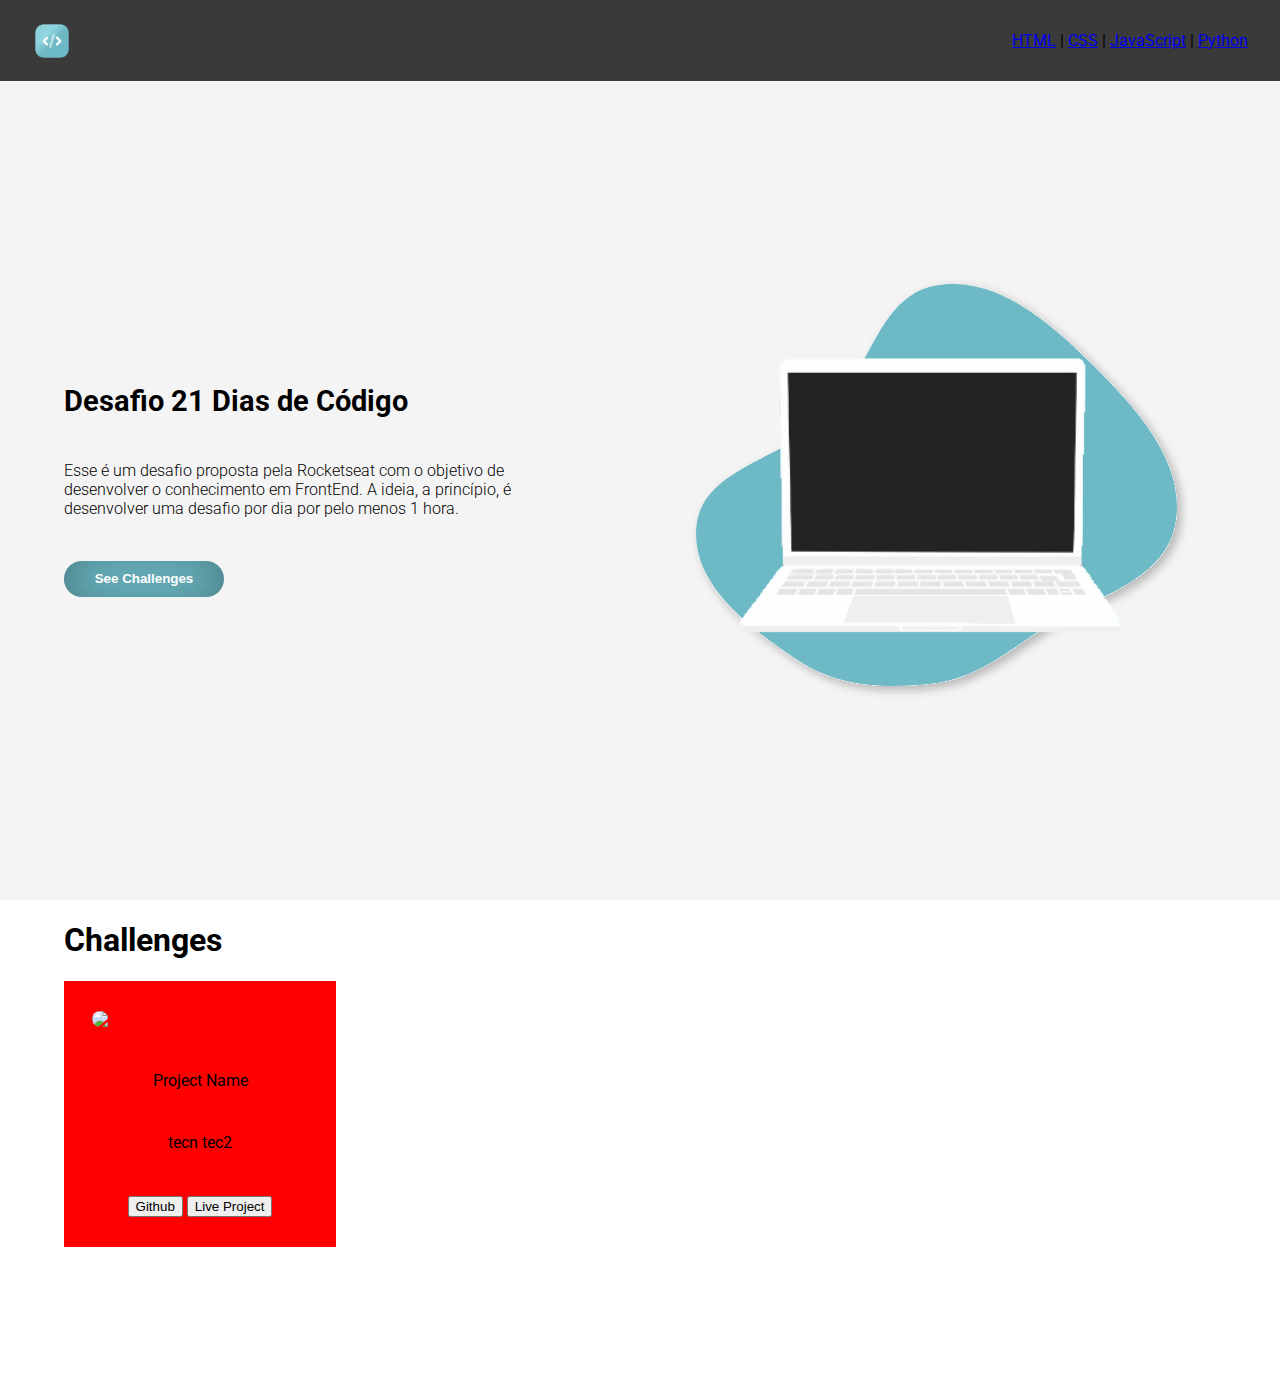
==== index.html @ 1c2a9168 "homepage" ====
<!DOCTYPE html>
<html lang="en">
  <head>
    <meta charset="UTF-8" />
    <meta http-equiv="X-UA-Compatible" content="IE=edge" />
    <meta name="viewport" content="width=device-width, initial-scale=1.0" />

    <link rel="preconnect" href="https://fonts.googleapis.com" />
    <link rel="preconnect" href="https://fonts.gstatic.com" crossorigin />
    <link
      href="https://fonts.googleapis.com/css2?family=Roboto:wght@100;300;400;500;700;900&display=swap"
      rel="stylesheet"
    />

    <link href="styles.css" rel="stylesheet" />

    <title>Desafio 21 Dias de Código</title>
  </head>
  <body>
    <div class="page">
      <div class="container">
        <div class="navBar">
          <img src="./images/code.png" />
          <nav>
            <a href="/html/">HTML</a> | <a href="/css/">CSS</a> |
            <a href="/js/">JavaScript</a> |
            <a href="/python/">Python</a>
          </nav>
        </div>
        <div class="body">
          <section>
            <div class="description-section">
              <span class="title">Desafio 21 Dias de Código</span>
              <span class="description-text"
                >Esse é um desafio proposta pela Rocketseat com o objetivo de
                desenvolver o conhecimento em FrontEnd. A ideia, a princípio, é
                desenvolver uma desafio por dia por pelo menos 1 hora.</span
              >

              <button>See Challenges</button>
            </div>
            <div>
              <img src="./images/computer3.gif" class="computer" />
              <img src="./images/Vector.svg" />
            </div>
          </section>
        </div>
      </div>
      <div class="challengesContainer">
        <h1>Challenges</h1>

        <div class="projects">
          <div class="card">
            <img class="image-project" src="./images/helloworld.png" />
            <span>Project Name</span>

            <div>
              <span>tecn</span>
              <span>tec2</span>
            </div>

            <div>
              <button>Github</button>
              <button>Live Project</button>
            </div>
          </div>
        </div>
      </div>
    </div>
  </body>
</html>
---- styles.css ----
body {
  margin: 0;
  padding: 0;

  font-family: "Roboto", sans-serif;
}

.page {
  display: flex;

  flex-direction: column;
}

.container {
  height: 100vh;
}

.navBar {
  width: 100%;
  height: 9%;

  display: flex;

  justify-content: space-between;

  align-items: center;

  background-color: #1f1f1fe0;
}

.navBar img {
  width: 40px;
  height: 40px;

  margin-left: 2rem;
}

.navBar nav {
  margin-right: 2rem;
}

.body {
  width: 100%;
  height: calc(100vh - 9%);

  display: flex;

  justify-content: center;
  align-items: center;

  background-color: #f4f4f4;
}

.body section {
  flex: 1;

  display: grid;
  grid-template-columns: 1fr 1fr;
  gap: 6.25rem;
  align-content: center;
}

.description-section {
  display: flex;

  flex-direction: column;

  justify-content: space-evenly;

  padding: 4rem;
}

.title {
  font-size: 1.8rem;
  font-weight: 700;
}

.description-text {
  font-size: 1rem;
  font-weight: 300;
}

.description-section button {
  width: 10rem;
  height: 2.2rem;

  border: none;
  border-radius: 30px;

  background-color: #6dbac6;

  color: #fff;
  font-weight: 700;

  box-shadow: 0px 0px 68px -32px rgba(0, 0, 0, 0.75) inset;

  cursor: pointer;
}

.description-section button:active {
  transform: scale(0.98);
  box-shadow: 0px 0px 68px -32px rgba(0, 0, 0, 0.75) inset;
}

.computer {
  position: absolute;
  width: 45%;

  right: 5%;
}

.challengesContainer {
  width: 100vh;

  height: 500px;

  padding-left: 4rem;
}

.card {
  width: 240px;
  height: 250px;

  background-color: red;

  display: flex;

  flex-direction: column;

  align-items: center;
  justify-content: space-around;

  padding: 0.5rem 1rem;
}

.image-project {
  width: 90%;

  border-radius: 10px;
}

.card-body {
  width: 100%;
  height: 60%;

  background-color: #6dbac6;
}
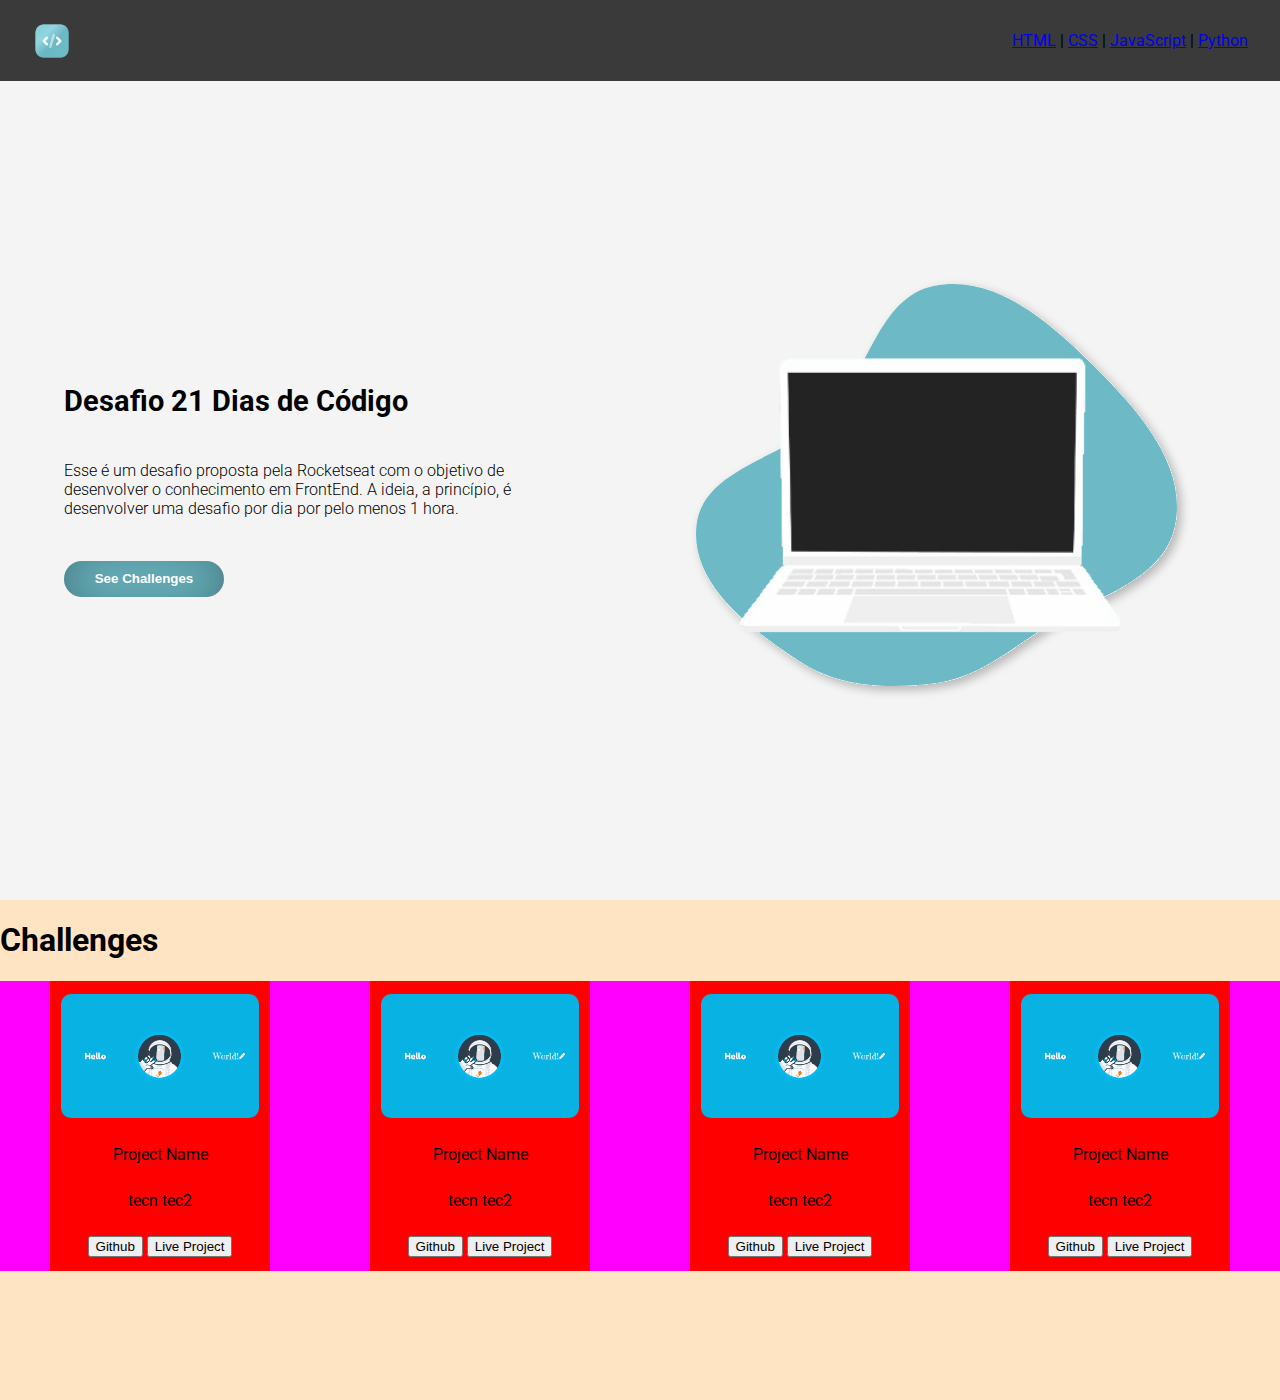
==== commit 45592d8f: "homepage" ====
--- a/index.html
+++ b/index.html
@@ -49,7 +49,52 @@
       <div class="challengesContainer">
         <h1>Challenges</h1>
 
-        <div class="projects">
+        <div class="cards-container">
+          <div class="card">
+            <img class="image-project" src="./images/helloworld.png" />
+            <span>Project Name</span>
+
+            <div>
+              <span>tecn</span>
+              <span>tec2</span>
+            </div>
+
+            <div>
+              <button>Github</button>
+              <button>Live Project</button>
+            </div>
+          </div>
+
+          <div class="card">
+            <img class="image-project" src="./images/helloworld.png" />
+            <span>Project Name</span>
+
+            <div>
+              <span>tecn</span>
+              <span>tec2</span>
+            </div>
+
+            <div>
+              <button>Github</button>
+              <button>Live Project</button>
+            </div>
+          </div>
+
+          <div class="card">
+            <img class="image-project" src="./images/helloworld.png" />
+            <span>Project Name</span>
+
+            <div>
+              <span>tecn</span>
+              <span>tec2</span>
+            </div>
+
+            <div>
+              <button>Github</button>
+              <button>Live Project</button>
+            </div>
+          </div>
+
           <div class="card">
             <img class="image-project" src="./images/helloworld.png" />
             <span>Project Name</span>
--- a/styles.css
+++ b/styles.css
@@ -110,16 +110,36 @@
 }
 
 .challengesContainer {
-  width: 100vh;
+  width: 100%;
 
   height: 500px;
 
-  padding-left: 4rem;
+  /* padding-left: 4rem; */
+
+  background-color: bisque;
+}
+
+.cards-container {
+  display: flex;
+
+  flex-direction: row;
+
+  width: 100%;
+
+  justify-content: space-around;
+
+  align-items: center;
+
+  background-color: magenta;
+
+  margin-bottom: 1rem;
+
+  /* padding: 2rem; */
 }
 
 .card {
-  width: 240px;
-  height: 250px;
+  width: 220px;
+  height: 290px;
 
   background-color: red;
 
@@ -130,7 +150,10 @@
   align-items: center;
   justify-content: space-around;
 
-  padding: 0.5rem 1rem;
+  /* padding: 0.5rem 1rem;
+
+  margin: 0 2rem; */
+  /* margin: 0 2rem; */
 }
 
 .image-project {
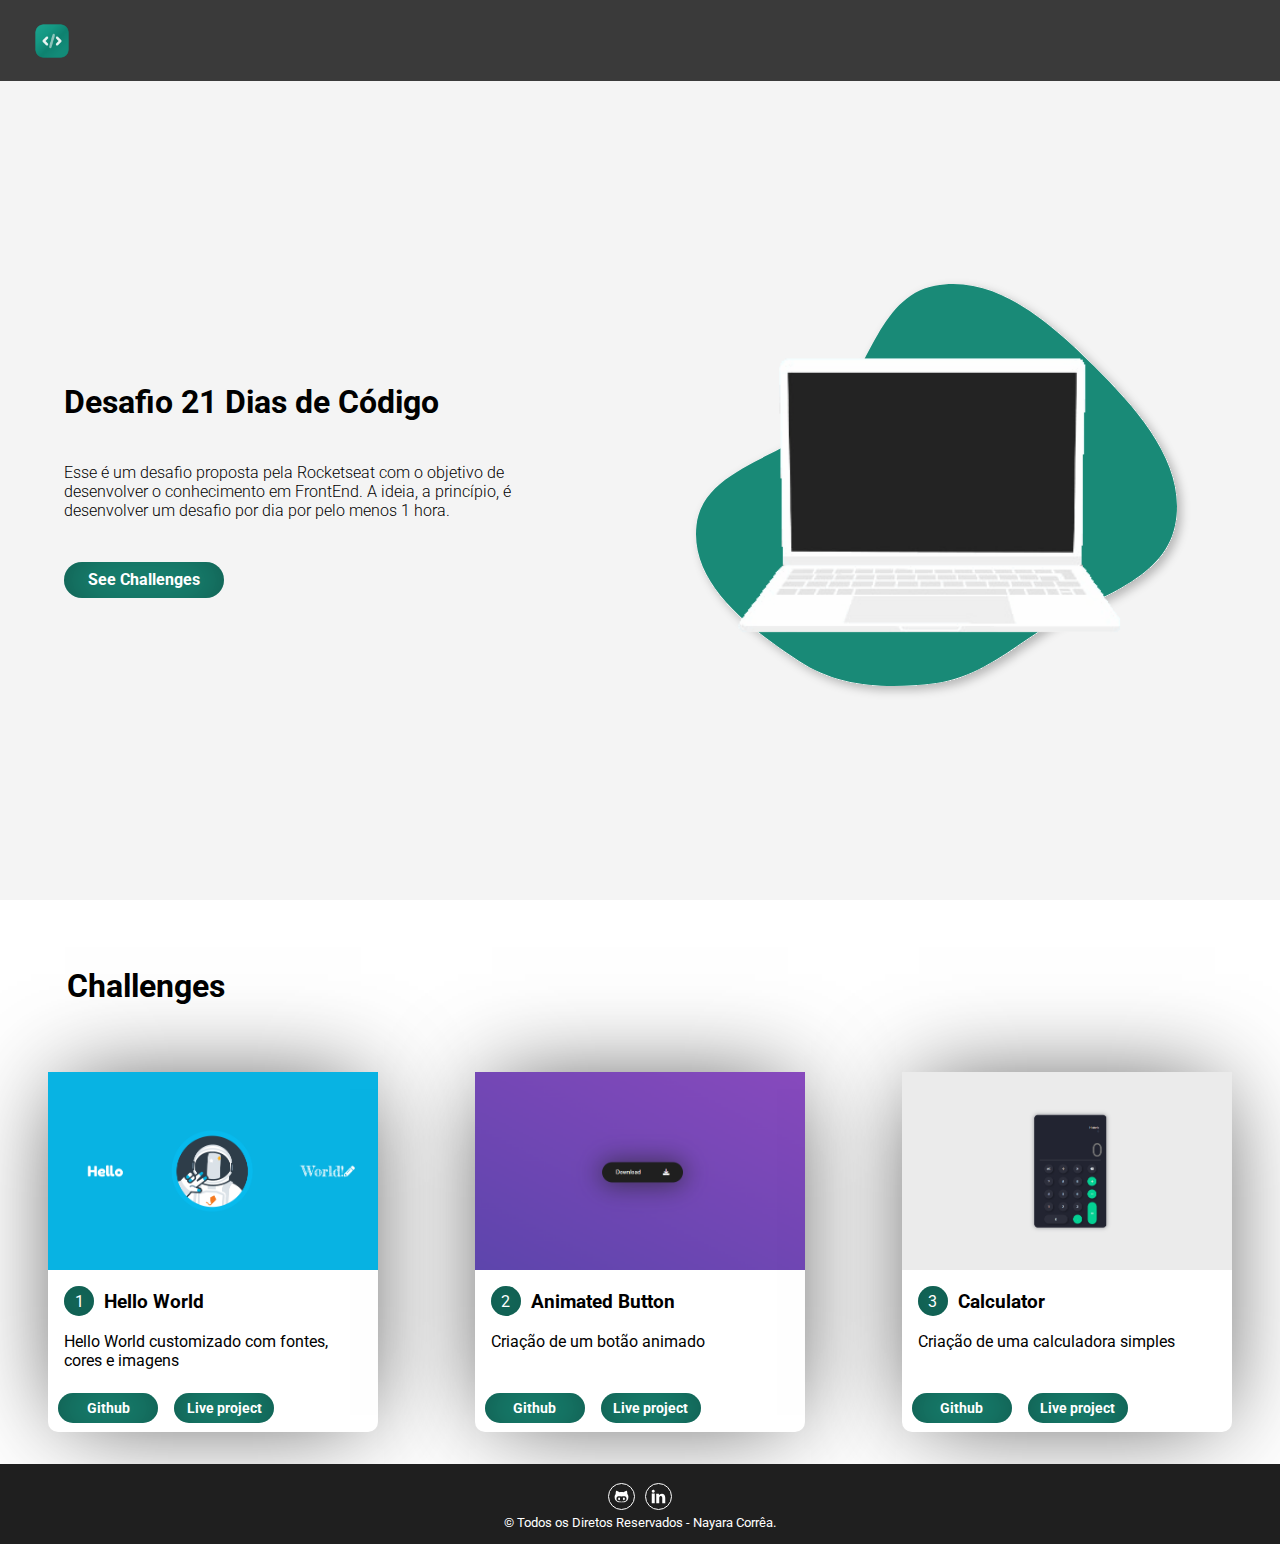
==== commit 5621ad82: "homepage" ====
--- a/index.html
+++ b/index.html
@@ -21,11 +21,6 @@
       <div class="container">
         <div class="navBar">
           <img src="./images/code.png" />
-          <nav>
-            <a href="/html/">HTML</a> | <a href="/css/">CSS</a> |
-            <a href="/js/">JavaScript</a> |
-            <a href="/python/">Python</a>
-          </nav>
         </div>
         <div class="body">
           <section>
@@ -34,10 +29,10 @@
               <span class="description-text"
                 >Esse é um desafio proposta pela Rocketseat com o objetivo de
                 desenvolver o conhecimento em FrontEnd. A ideia, a princípio, é
-                desenvolver uma desafio por dia por pelo menos 1 hora.</span
+                desenvolver um desafio por dia por pelo menos 1 hora.</span
               >
 
-              <button>See Challenges</button>
+              <a href="#challenges">See Challenges</a>
             </div>
             <div>
               <img src="./images/computer3.gif" class="computer" />
@@ -46,71 +41,101 @@
           </section>
         </div>
       </div>
-      <div class="challengesContainer">
+      <div id="challenges" class="challengesContainer">
         <h1>Challenges</h1>
 
         <div class="cards-container">
           <div class="card">
-            <img class="image-project" src="./images/helloworld.png" />
-            <span>Project Name</span>
+            <div
+              class="card-image"
+              style="background-image: url('./images/helloworld.png')"
+            ></div>
+            <div class="card-body">
+              <div class="card-body-first">
+                <div class="card-title-container">
+                  <div class="card-circle">1</div>
+                  <span class="card-title">Hello World</span>
+                </div>
+                <span class="card-description">
+                  Hello World customizado com fontes, cores e imagens
+                </span>
+              </div>
 
-            <div>
-              <span>tecn</span>
-              <span>tec2</span>
-            </div>
-
-            <div>
-              <button>Github</button>
-              <button>Live Project</button>
+              <div class="card-body-second">
+                <div class="card-button-container">
+                  <a class="card-button">Github</a>
+                  <a class="card-button">Live project</a>
+                </div>
+              </div>
             </div>
           </div>
 
           <div class="card">
-            <img class="image-project" src="./images/helloworld.png" />
-            <span>Project Name</span>
+            <div
+              class="card-image"
+              style="background-image: url('./images/animatedbutton.png')"
+            ></div>
+            <div class="card-body">
+              <div class="card-body-first">
+                <div class="card-title-container">
+                  <div class="card-circle">2</div>
+                  <span class="card-title">Animated Button</span>
+                </div>
+                <span class="card-description">
+                  Criação de um botão animado
+                </span>
+              </div>
 
-            <div>
-              <span>tecn</span>
-              <span>tec2</span>
-            </div>
-
-            <div>
-              <button>Github</button>
-              <button>Live Project</button>
+              <div class="card-body-second">
+                <div class="card-button-container">
+                  <a class="card-button">Github</a>
+                  <a class="card-button">Live project</a>
+                </div>
+              </div>
             </div>
           </div>
 
           <div class="card">
-            <img class="image-project" src="./images/helloworld.png" />
-            <span>Project Name</span>
+            <div
+              class="card-image"
+              style="background-image: url('./images/calculator.png')"
+            ></div>
+            <div class="card-body">
+              <div class="card-body-first">
+                <div class="card-title-container">
+                  <div class="card-circle">3</div>
+                  <span class="card-title">Calculator</span>
+                </div>
+                <span class="card-description">
+                  Criação de uma calculadora simples
+                </span>
+              </div>
 
-            <div>
-              <span>tecn</span>
-              <span>tec2</span>
-            </div>
-
-            <div>
-              <button>Github</button>
-              <button>Live Project</button>
-            </div>
-          </div>
-
-          <div class="card">
-            <img class="image-project" src="./images/helloworld.png" />
-            <span>Project Name</span>
-
-            <div>
-              <span>tecn</span>
-              <span>tec2</span>
-            </div>
-
-            <div>
-              <button>Github</button>
-              <button>Live Project</button>
+              <div class="card-body-second">
+                <div class="card-button-container">
+                  <a class="card-button">Github</a>
+                  <a class="card-button">Live project</a>
+                </div>
+              </div>
             </div>
           </div>
         </div>
       </div>
+
+      <footer class="footer">
+        <div>
+          <a href="https://github.com/naycorrea" target="_blank" class="social"
+            ><img src="./images/github.svg"
+          /></a>
+          <a
+            href="https://www.linkedin.com/in/nayaracorreaflorentino/"
+            target="_blank"
+            class="social"
+            ><img src="./images/linkedin.svg"
+          /></a>
+        </div>
+        <span>© Todos os Diretos Reservados - Nayara Corrêa. </span>
+      </footer>
     </div>
   </body>
 </html>
--- a/styles.css
+++ b/styles.css
@@ -1,3 +1,7 @@
+html {
+  scroll-behavior: smooth;
+}
+
 body {
   margin: 0;
   padding: 0;
@@ -71,7 +75,7 @@
 }
 
 .title {
-  font-size: 1.8rem;
+  font-size: 2rem;
   font-weight: 700;
 }
 
@@ -80,14 +84,20 @@
   font-weight: 300;
 }
 
-.description-section button {
+.description-section a {
   width: 10rem;
   height: 2.2rem;
 
+  display: flex;
+  justify-content: center;
+  align-items: center;
+
+  text-decoration: none;
+
   border: none;
   border-radius: 30px;
 
-  background-color: #6dbac6;
+  background-color: #198a77;
 
   color: #fff;
   font-weight: 700;
@@ -97,7 +107,7 @@
   cursor: pointer;
 }
 
-.description-section button:active {
+.description-section a:active {
   transform: scale(0.98);
   box-shadow: 0px 0px 68px -32px rgba(0, 0, 0, 0.75) inset;
 }
@@ -111,12 +121,11 @@
 
 .challengesContainer {
   width: 100%;
-
-  height: 500px;
-
-  /* padding-left: 4rem; */
-
-  background-color: bisque;
+  /* height: 100vh; */
+}
+
+.challengesContainer h1 {
+  margin: 4.2rem;
 }
 
 .cards-container {
@@ -129,19 +138,14 @@
   justify-content: space-around;
 
   align-items: center;
-
-  background-color: magenta;
-
-  margin-bottom: 1rem;
-
-  /* padding: 2rem; */
+  margin-bottom: 2rem;
 }
 
 .card {
-  width: 220px;
-  height: 290px;
-
-  background-color: red;
+  width: 330px;
+  height: 360px;
+
+  background-color: #fff;
 
   display: flex;
 
@@ -150,21 +154,182 @@
   align-items: center;
   justify-content: space-around;
 
-  /* padding: 0.5rem 1rem;
-
-  margin: 0 2rem; */
-  /* margin: 0 2rem; */
-}
-
-.image-project {
-  width: 90%;
-
+  border: none;
   border-radius: 10px;
+
+  box-shadow: 0px 0px 95px -17px rgba(0, 0, 0, 0.75);
+}
+
+.card:hover {
+  -webkit-transform: scale(1.1);
+  transform: scale(1.1);
+}
+
+.card-image {
+  width: 100%;
+  height: 55%;
+
+  background-position: center;
+  background-repeat: no-repeat;
+  background-size: cover;
+
+  background-color: blue;
 }
 
 .card-body {
   width: 100%;
-  height: 60%;
-
-  background-color: #6dbac6;
-}
+  height: 45%;
+}
+
+.card-body-first {
+  width: 100%;
+  height: 70%;
+
+  display: flex;
+
+  flex-direction: column;
+}
+
+.card-title-container {
+  width: 100%;
+
+  display: flex;
+
+  flex-direction: row;
+
+  align-items: center;
+
+  margin: 1rem;
+}
+
+.card-circle {
+  width: 30px;
+  height: 30px;
+
+  display: flex;
+
+  justify-content: center;
+  align-items: center;
+
+  border-radius: 30px;
+
+  color: #fff;
+
+  background-color: #198a77;
+
+  box-shadow: 0px 0px 68px -32px rgba(0, 0, 0, 0.75) inset;
+}
+
+.card-title {
+  font-size: 1.2rem;
+  font-weight: 700;
+
+  margin-left: 10px;
+}
+
+.card-description {
+  font-size: 1rem;
+  font-weight: 400;
+
+  margin: 0 1rem;
+}
+
+.card-body-second {
+  width: 100%;
+  height: 30%;
+}
+
+.card-button-container {
+  display: flex;
+
+  width: 100%;
+  height: 100%;
+
+  align-items: center;
+
+  margin-left: 10px;
+}
+
+.card-button {
+  width: 100px;
+  height: 30px;
+
+  display: flex;
+  justify-content: center;
+  align-items: center;
+
+  text-decoration: none;
+
+  border: none;
+  border-radius: 30px;
+
+  background-color: #198a77;
+
+  color: #fff;
+  font-weight: 700;
+  font-size: 0.9rem;
+
+  margin-right: 1rem;
+
+  box-shadow: 0px 0px 68px -32px rgba(0, 0, 0, 0.75) inset;
+
+  cursor: pointer;
+}
+
+.card-button:active {
+  transform: scale(0.98);
+  box-shadow: 0px 0px 68px -32px rgba(0, 0, 0, 0.75) inset;
+}
+
+.footer {
+  width: 100%;
+  height: 5rem;
+
+  display: flex;
+  flex-direction: column;
+
+  justify-content: center;
+  align-items: center;
+
+  left: 0;
+  bottom: 0;
+
+  background-color: #1f1f1f;
+}
+
+.footer div {
+  display: flex;
+}
+
+.social {
+  width: 25px;
+  height: 25px;
+
+  display: flex;
+
+  justify-content: center;
+  align-items: center;
+
+  border: 1px solid #fff;
+  border-radius: 30px;
+
+  margin: 5px;
+
+  background-color: transparent;
+
+  cursor: pointer;
+}
+
+.social:active {
+  transform: scale(0.98);
+}
+
+.social img {
+  width: 15px;
+}
+
+.footer span {
+  color: #fff;
+
+  font-size: 0.8rem;
+}
